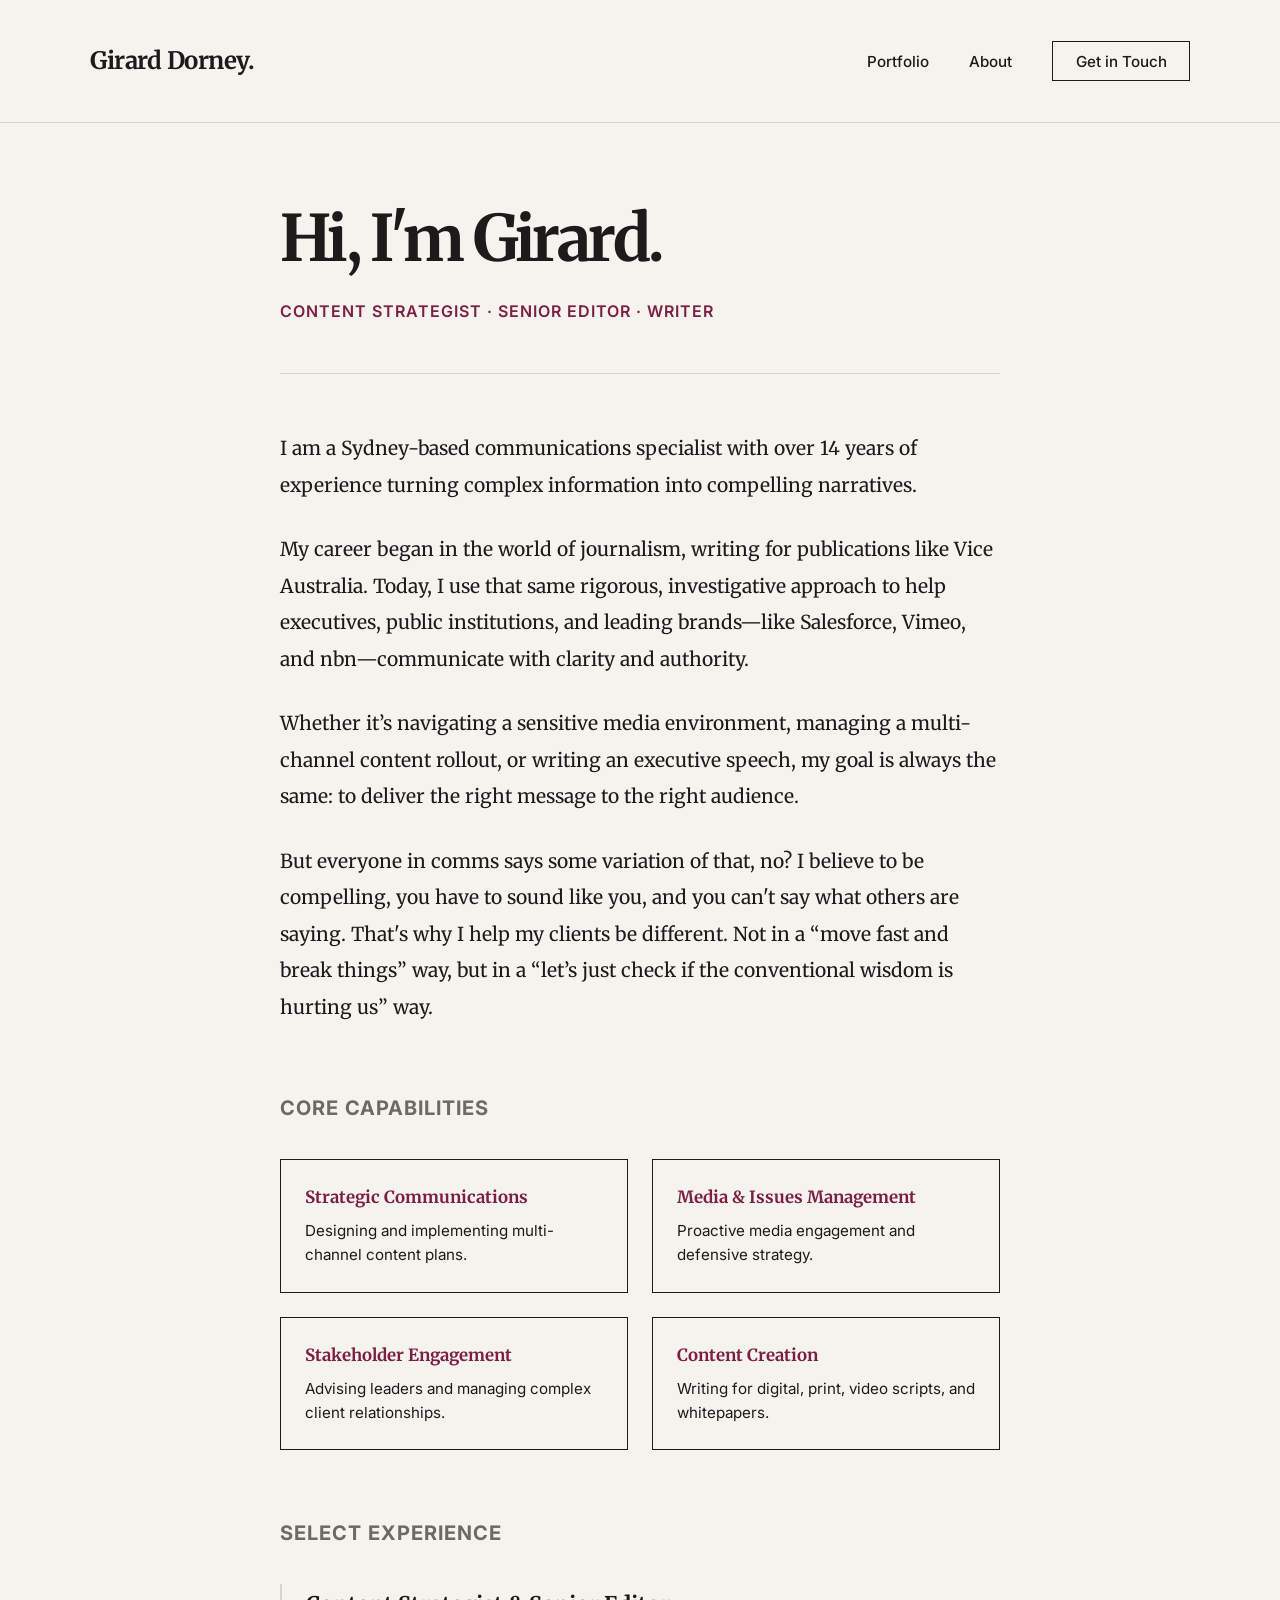
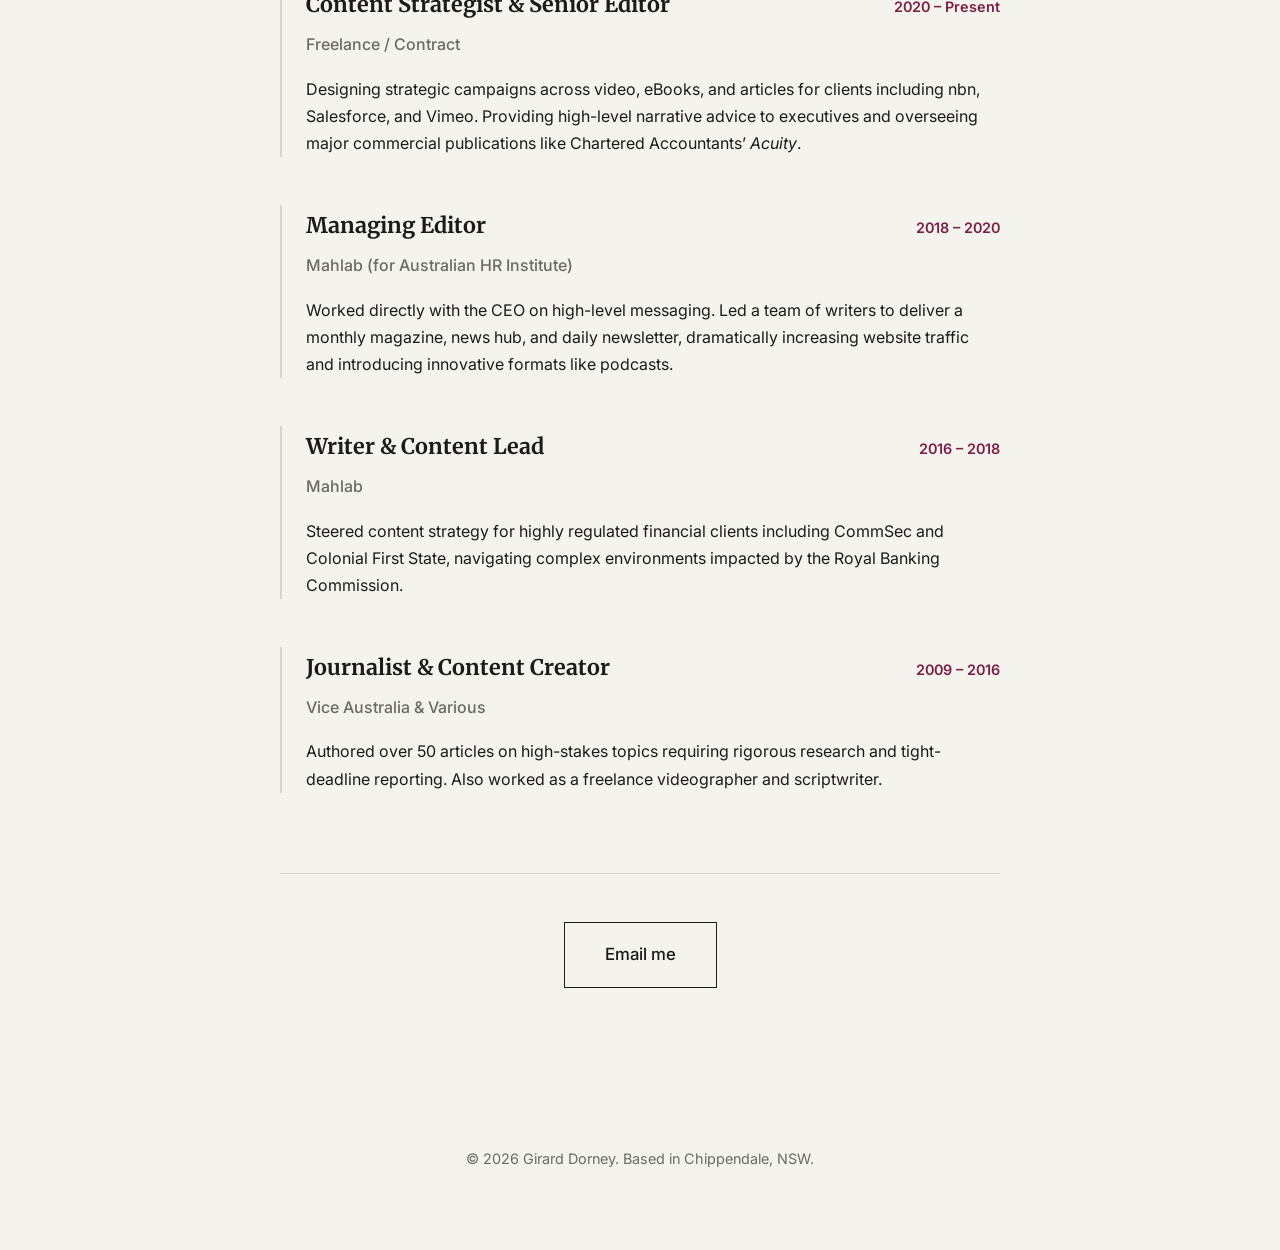
==== about.html @ 99f59e4f "Add files via upload" ====
<!DOCTYPE html>
<html lang="en">
<head>
    <meta charset="UTF-8">
    <meta name="viewport" content="width=device-width, initial-scale=1.0">
    <title>About | Girard Dorney</title>
    <link href="https://fonts.googleapis.com/css2?family=Inter:wght@300;400;600&family=Merriweather:wght@300;400;700&display=swap" rel="stylesheet">
    <link rel="stylesheet" href="style.css">
</head>
<body>

    <header>
        <nav>
            <a href="index.html" class="logo">Girard Dorney.</a>
            <ul class="nav-links">
                <li><a href="index.html">Portfolio</a></li>
                <li><a href="about.html">About</a></li>
                <li><a href="mailto:girard.dorney@gmail.com" class="btn">Get in Touch</a></li>
            </ul>
        </nav>
    </header>

    <main class="about-container">
        <div class="about-header">
            <h1>Hi, I'm Girard.</h1>
            <p class="about-meta">Content Strategist &middot; Senior Editor &middot; Writer</p>
        </div>

        <article class="about-content">
            <p>I am a Sydney-based communications specialist with over 14 years of experience turning complex information into compelling narratives.</p>
            
            <p>My career began in the world of journalism, writing for publications like Vice Australia. Today, I use that same rigorous, investigative approach to help executives, public institutions, and leading brands—like Salesforce, Vimeo, and nbn—communicate with clarity and authority.</p>

            <p>Whether it’s navigating a sensitive media environment, managing a multi-channel content rollout, or writing an executive speech, my goal is always the same: to deliver the right message to the right audience.</p>

            <p>But everyone in comms says some variation of that, no? I believe to be compelling, you have to sound like you, and you can't say what others are saying. That's why I help my clients be different. Not in a “move fast and break things” way, but in a “let’s just check if the conventional wisdom is hurting us” way. </p>

            <h2>Core Capabilities</h2>
            <div class="skills-grid">
                <div class="skill-item">
                    <strong>Strategic Communications</strong>
                    Designing and implementing multi-channel content plans.
                </div>
                <div class="skill-item">
                    <strong>Media & Issues Management</strong>
                    Proactive media engagement and defensive strategy.
                </div>
                <div class="skill-item">
                    <strong>Stakeholder Engagement</strong>
                    Advising leaders and managing complex client relationships.
                </div>
                <div class="skill-item">
                    <strong>Content Creation</strong>
                    Writing for digital, print, video scripts, and whitepapers.
                </div>
            </div>

            <h2>Select Experience</h2>
            
            <div class="resume-item">
                <div class="resume-role">
                    <h3>Content Strategist & Senior Editor</h3>
                    <span class="resume-date">2020 &ndash; Present</span>
                </div>
                <div class="resume-company">Freelance / Contract</div>
                <p class="resume-desc">Designing strategic campaigns across video, eBooks, and articles for clients including nbn, Salesforce, and Vimeo. Providing high-level narrative advice to executives and overseeing major commercial publications like Chartered Accountants’ <em>Acuity</em>.</p>
            </div>

            <div class="resume-item">
                <div class="resume-role">
                    <h3>Managing Editor</h3>
                    <span class="resume-date">2018 &ndash; 2020</span>
                </div>
                <div class="resume-company">Mahlab (for Australian HR Institute)</div>
                <p class="resume-desc">Worked directly with the CEO on high-level messaging. Led a team of writers to deliver a monthly magazine, news hub, and daily newsletter, dramatically increasing website traffic and introducing innovative formats like podcasts.</p>
            </div>

            <div class="resume-item">
                <div class="resume-role">
                    <h3>Writer & Content Lead</h3>
                    <span class="resume-date">2016 &ndash; 2018</span>
                </div>
                <div class="resume-company">Mahlab</div>
                <p class="resume-desc">Steered content strategy for highly regulated financial clients including CommSec and Colonial First State, navigating complex environments impacted by the Royal Banking Commission.</p>
            </div>

            <div class="resume-item">
                <div class="resume-role">
                    <h3>Journalist & Content Creator</h3>
                    <span class="resume-date">2009 &ndash; 2016</span>
                </div>
                <div class="resume-company">Vice Australia & Various</div>
                <p class="resume-desc">Authored over 50 articles on high-stakes topics requiring rigorous research and tight-deadline reporting. Also worked as a freelance videographer and scriptwriter.</p>
            </div>

            <div class="action-area">
                <a href="mailto:girard.dorney@gmail.com" class="btn">Email me</a>
            </div>
        </article>
    </main>

    <footer>
        <p>&copy; 2026 Girard Dorney. Based in Chippendale, NSW.</p>
    </footer>

</body>
</html>
---- style.css ----
/* --- Global Styles --- */
:root {
    --bg-color: #f4f3ee; /* Warm, sophisticated paper tone */
    --surface-color: #ffffff;
    --text-main: #1c1b1a; /* Deep rich ink black */
    --text-muted: #6b6a65;
    --accent-color: #7c1f44; /* Vibrant Aubergine */
    --accent-hover: #591430;
    --border-color: #d6d4ce;
    --radius-md: 0px; /* Sharp corners for a print feel */
    --radius-lg: 0px;
}

body {
    font-family: 'Inter', -apple-system, sans-serif;
    background-color: var(--bg-color);
    color: var(--text-main);
    line-height: 1.75;
    margin: 0;
    padding: 0;
    -webkit-font-smoothing: antialiased;
}

a {
    color: var(--accent-color);
    text-decoration: none;
    transition: all 0.2s ease;
}

a:hover {
    color: var(--text-main);
}

/* --- Typography Overrides for Print Feel --- */
h1, h2, h3, .logo {
    font-family: 'Merriweather', serif;
    color: var(--text-main);
}

/* --- Navigation --- */
header {
    background-color: transparent; 
    padding: 2.5rem 5%;
    border-bottom: 1px solid var(--border-color);
}

nav {
    display: flex;
    justify-content: space-between;
    align-items: center;
    max-width: 1100px;
    margin: 0 auto;
}

.logo {
    font-size: 1.5rem;
    font-weight: 700;
    letter-spacing: -0.02em;
}

.nav-links {
    list-style: none;
    display: flex;
    gap: 2.5rem;
    align-items: center;
    margin: 0;
    padding: 0;
}

.nav-links a {
    color: var(--text-main);
    font-weight: 500;
    font-size: 0.95rem;
    font-family: 'Inter', sans-serif;
}

.nav-links a:hover {
    color: var(--accent-color);
}

.nav-links a.btn {
    background-color: transparent;
    color: var(--text-main);
    padding: 0.6rem 1.4rem;
    border-radius: var(--radius-md); 
    border: 1px solid var(--text-main);
    transition: all 0.2s ease;
}

.nav-links a.btn:hover {
    background-color: var(--text-main);
    color: var(--bg-color);
}

/* --- HERO SECTION: INTERACTIVE CENTERED LAYOUT --- */
.hero {
    max-width: 800px;
    margin: 7rem auto 6rem auto;
    padding: 0 1.5rem;
    text-align: center;
}

.hero-heading h1 {
    font-size: 4rem;
    margin: 0 0 2rem 0;
    letter-spacing: -0.03em;
    line-height: 1.1;
}

/* The Interactive Trigger Word */
.trigger-word {
    position: relative;
    cursor: pointer;
    display: inline-block;
    transition: color 0.3s ease;
}

/* Editorial highlight block */
.trigger-word::before {
    content: '';
    position: absolute;
    bottom: 4px;
    left: -4px;
    right: -4px;
    height: 0;
    background-color: var(--accent-color);
    opacity: 0;
    transition: all 0.3s cubic-bezier(0.4, 0, 0.2, 1);
    z-index: -1;
}

.trigger-word:hover::before, 
.trigger-word.active::before {
    height: 100%;
    bottom: 0;
    opacity: 0.1;
}

.trigger-word:hover,
.trigger-word.active {
    color: var(--accent-color);
}

.trigger-word::after {
    content: '*';
    font-size: 0.5em;
    vertical-align: super;
    color: var(--accent-color);
    margin-left: 2px;
}

.hero-copy {
    max-width: 650px;
    margin: 0 auto;
}

.hero-copy p.lead {
    font-size: 1.25rem;
    color: var(--text-main);
    font-weight: 500;
    line-height: 1.6;
    margin-bottom: 0;
}

/* THE EDITORIAL TOOLTIP */
.tooltip-content {
    position: absolute;
    top: calc(100% + 15px);
    left: 50%;
    transform: translateX(-50%) translateY(-10px);
    width: 400px;
    background-color: var(--surface-color);
    border: 1px solid var(--text-main);
    padding: 1.5rem;
    font-size: 1rem;
    color: var(--text-main);
    font-weight: 400;
    font-family: 'Merriweather', serif;
    font-style: italic;
    text-align: left;
    line-height: 1.8;
    letter-spacing: normal;
    white-space: normal;
    box-shadow: 4px 4px 0px var(--accent-color);
    opacity: 0;
    visibility: hidden;
    pointer-events: none;
    transition: all 0.3s cubic-bezier(0.4, 0, 0.2, 1);
    z-index: 10;
}

.trigger-word:hover .tooltip-content,
.trigger-word.active .tooltip-content {
    opacity: 1;
    visibility: visible;
    transform: translateX(-50%) translateY(0);
}

/* --- Portfolio Grid (Index Page) --- */
.portfolio-grid {
    display: grid;
    grid-template-columns: repeat(auto-fit, minmax(320px, 1fr));
    gap: 3rem;
    max-width: 1100px;
    margin: 0 auto 6rem auto;
    padding: 0 1.5rem;
    align-items: start;
}

.card {
    background-color: var(--surface-color);
    padding: 2.5rem;
    border: 1px solid var(--text-main); 
    transition: all 0.4s cubic-bezier(0.4, 0, 0.2, 1);
    position: relative;
    cursor: pointer;
    overflow: hidden;
    display: flex;
    flex-direction: column;
}

.card:hover {
    transform: translate(-8px, -8px);
    box-shadow: 8px 8px 0px var(--accent-color);
}

.card-image-container {
    width: 100%;
    margin: 1.5rem 0 1rem 0;
    max-height: 120px; 
    overflow: hidden;
    background-color: transparent;
    transition: max-height 0.6s cubic-bezier(0.4, 0, 0.2, 1);
    display: flex;
    align-items: center;
}

.card:hover .card-image-container {
    max-height: 400px;
    transition: max-height 0.7s; 
}

.card-image-container img {
    display: block;
    width: 100%; /* Stretches exactly to the text margins */
    height: auto%;
    object-fit: cover; /* Ensures the image fills the landscape container uniformly */
    object-position: center;
    transition: transform 0.7s ease;
}

.card:hover .card-image-container img {
    transform: scale(1.00);
}
/* Hover Reveal Logic */
.card p, .card .read-more {
    max-height: 0;
    opacity: 0;
    margin: 0;
    overflow: hidden;
    transition: all 0.7s cubic-bezier(0.4, 0, 0.2, 1);
}

.card p {
    font-size: 0.95rem; 
    color: var(--text-muted);
}

.card:hover p {
    max-height: 500px; 
    opacity: 1;
    margin-bottom: 2rem;
    margin-top: 1.5rem;
}

.card:hover .read-more {
    max-height: 50px;
    opacity: 1;
}

.tag {
    font-size: 0.75rem;
    text-transform: uppercase;
    letter-spacing: 0.05em;
    color: var(--text-main);
    border: 1px solid var(--border-color);
    padding: 0.35rem 0.8rem;
    align-self: flex-start;
    font-weight: 600;
    font-family: 'Inter', sans-serif;
}

.card h3 {
    margin: 1rem 0 0 0;
    font-size: 2rem;
    letter-spacing: -0.02em;
    line-height: 1.2;
}

.card .read-more::after {
    content: "";
    position: absolute;
    top: 0;
    left: 0;
    right: 0;
    bottom: 0;
    z-index: 1;
}

/* --- Project Detail Page --- */
.project-container {
    max-width: 720px;
    margin: 5rem auto;
    padding: 0 1.5rem;
}

.project-header {
    margin-bottom: 4rem;
    text-align: center;
    border-bottom: 1px solid var(--border-color);
    padding-bottom: 3rem;
}

.project-header h1 {
    font-size: 3.5rem;
    margin: 1.5rem 0 1rem 0;
    letter-spacing: -0.03em;
    line-height: 1.2;
}

.project-meta {
    color: var(--accent-color);
    font-size: 0.95rem;
    font-weight: 600;
    font-family: 'Inter', sans-serif;
    text-transform: uppercase;
    letter-spacing: 1px;
}

.project-content {
    font-family: 'Merriweather', serif; 
    font-size: 1.2rem;
    line-height: 1.9;
    color: var(--text-main);
}

.project-content p {
    margin-bottom: 1.75rem;
}

.project-content h2 {
    font-family: 'Inter', sans-serif;
    font-size: 1.25rem;
    text-transform: uppercase;
    letter-spacing: 1px;
    margin-top: 4rem;
    margin-bottom: 1.5rem;
    color: var(--text-muted);
}

.project-actions {
    margin-top: 4rem;
    text-align: center;
    padding-top: 3rem;
    border-top: 1px solid var(--border-color);
}

.project-actions .btn {
    background-color: transparent;
    color: var(--text-main);
    padding: 1rem 2.5rem;
    border: 1px solid var(--text-main);
    font-family: 'Inter', sans-serif;
    font-weight: 500;
    display: inline-block;
    transition: all 0.2s ease;
}

.project-actions .btn:hover {
    background-color: var(--accent-color);
    color: white;
    border-color: var(--accent-color);
    transform: translate(-4px, -4px);
    box-shadow: 4px 4px 0px var(--text-main);
}

.project-content p a,
.about-content p a,
.project-content li a,
.about-content li a {
    text-decoration: underline;
    text-decoration-color: var(--accent-color);
    text-underline-offset: 3px;
    text-decoration-thickness: 1px; 
}

.project-content p a:hover,
.about-content p a:hover,
.project-content li a:hover,
.about-content li a:hover {
    text-decoration-color: var(--text-main);
    color: var(--text-main);
}

.project-hero {
    width: 100%; /* Tells it to perfectly fill the 720px parent container */
    margin-top: 1rem;
    margin-bottom: 4rem;
}

.project-hero img {
    width: 100%;
    height: auto;
    max-height: 500px; /* Adjusted down to match the narrower width */
    object-fit: cover; 
    display: block;
    border: 1px solid var(--border-color); 
}

/* --- About Container --- */
.about-container {
    max-width: 720px; 
    margin: 5rem auto;
    padding: 0 1.5rem;
}

.about-header {
    margin-bottom: 3.5rem;
    text-align: left;
    border-bottom: 1px solid var(--border-color);
    padding-bottom: 3rem;
}

.about-header h1 {
    font-size: 4rem;
    margin: 0 0 1.5rem 0;
    letter-spacing: -0.04em;
    line-height: 1.1;
}

.about-meta {
    color: var(--accent-color);
    font-weight: 600;
    font-size: 1rem;
    margin: 0;
    font-family: 'Inter', sans-serif;
    text-transform: uppercase;
    letter-spacing: 1px;
}

.about-content {
    font-family: 'Merriweather', serif;
    font-size: 1.2rem;
    line-height: 1.9;
    color: var(--text-main);
}

.about-content p {
    margin-bottom: 1.75rem;
}

.about-content h2 {
    font-family: 'Inter', sans-serif;
    font-size: 1.25rem;
    color: var(--text-muted);
    text-transform: uppercase;
    letter-spacing: 1px;
    margin-top: 4rem;
    margin-bottom: 2rem;
}

/* Resume Item */
.resume-item {
    margin-bottom: 3rem;
    font-family: 'Inter', sans-serif;
    border-left: 2px solid var(--border-color);
    padding-left: 1.5rem;
}

.resume-role {
    display: flex;
    justify-content: space-between;
    align-items: baseline;
    margin-bottom: 0.25rem;
}

.resume-role h3 {
    margin: 0;
    font-size: 1.35rem;
    color: var(--text-main);
    font-family: 'Merriweather', serif;
}

.resume-date {
    font-size: 0.9rem;
    color: var(--accent-color);
    font-weight: 600;
}

.resume-company {
    font-weight: 500;
    color: var(--text-muted);
    margin-bottom: 1rem;
    font-size: 1rem;
}

.resume-desc {
    font-family: 'Inter', sans-serif;
    font-size: 1rem;
    color: var(--text-main);
    line-height: 1.7;
    margin: 0;
}

/* Skills Grid */
.skills-grid {
    display: grid;
    grid-template-columns: repeat(auto-fit, minmax(250px, 1fr));
    gap: 1.5rem;
    font-family: 'Inter', sans-serif;
    margin-top: 2rem;
}

.skill-item {
    padding: 1.5rem;
    border: 1px solid var(--text-main);
    font-size: 0.95rem;
    color: var(--text-main);
    line-height: 1.6;
    transition: all 0.2s ease;
}

.skill-item:hover {
    transform: translate(-4px, -4px);
    box-shadow: 4px 4px 0px var(--border-color);
}

.skill-item strong {
    display: block;
    margin-bottom: 0.5rem;
    color: var(--accent-color);
    font-size: 1.05rem;
    font-family: 'Merriweather', serif;
}

/* --- Action Area / Footer --- */
.action-area {
    margin-top: 5rem;
    text-align: center;
    padding-top: 3rem;
    border-top: 1px solid var(--border-color);
}

.action-area .btn {
    background-color: transparent;
    color: var(--text-main);
    padding: 1rem 2.5rem;
    border: 1px solid var(--text-main);
    font-family: 'Inter', sans-serif;
    font-weight: 500;
    font-size: 1.05rem;
    display: inline-block;
    transition: all 0.2s ease;
}

.action-area .btn:hover {
    background-color: var(--accent-color);
    color: white;
    border-color: var(--accent-color);
    transform: translate(-4px, -4px);
    box-shadow: 4px 4px 0px var(--text-main);
}

footer {
    text-align: center;
    padding: 4rem 1rem;
    color: var(--text-muted);
    font-size: 0.9rem;
    font-family: 'Inter', sans-serif;
}

/* --- Responsive Adjustments --- */
@media (max-width: 600px) {
    .resume-role {
        flex-direction: column;
    }
    .resume-date {
        margin-top: 0.25rem;
    }
    .hero h1, .about-header h1 {
        font-size: 2.75rem;
    }
    .project-header h1 {
        font-size: 2.5rem;
    }
    .nav-links {
        gap: 1.25rem;
    }
    .card:hover {
        transform: translate(-4px, -4px);
        box-shadow: 4px 4px 0px var(--accent-color);
    }
}
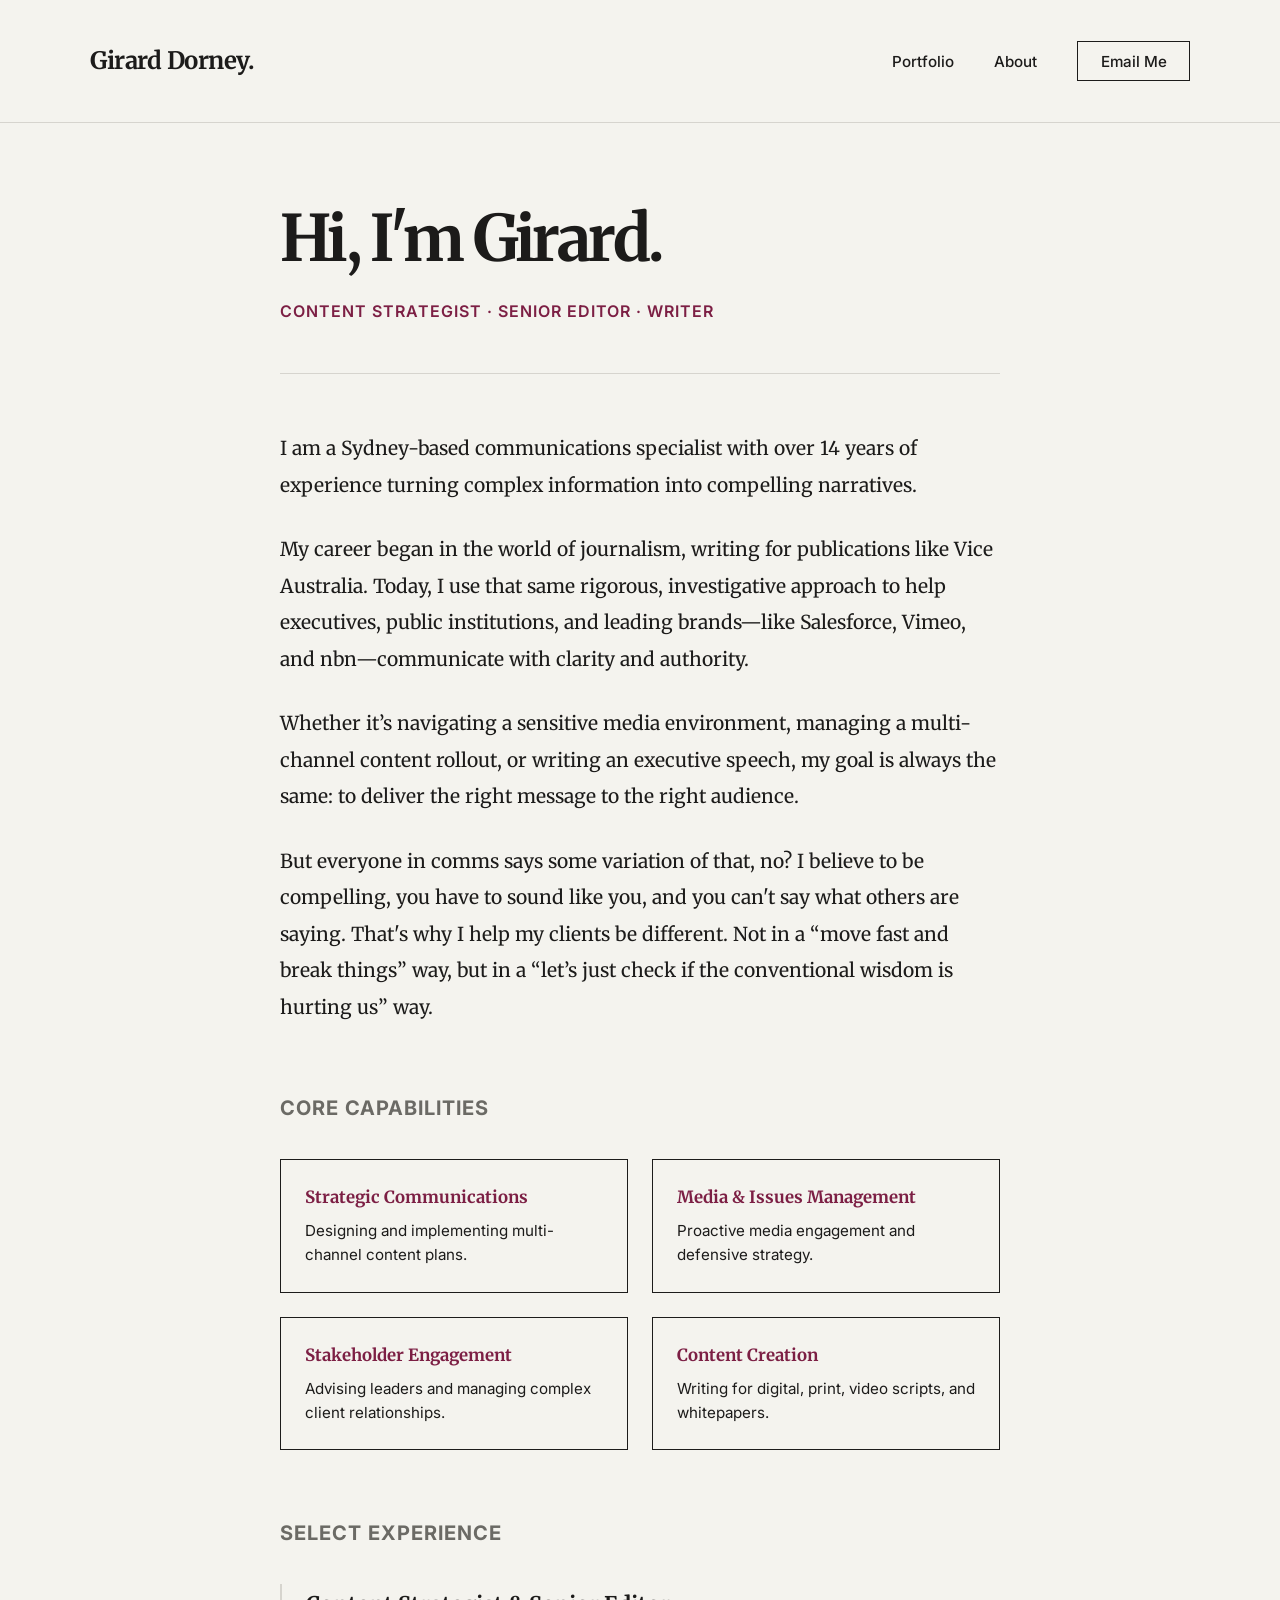
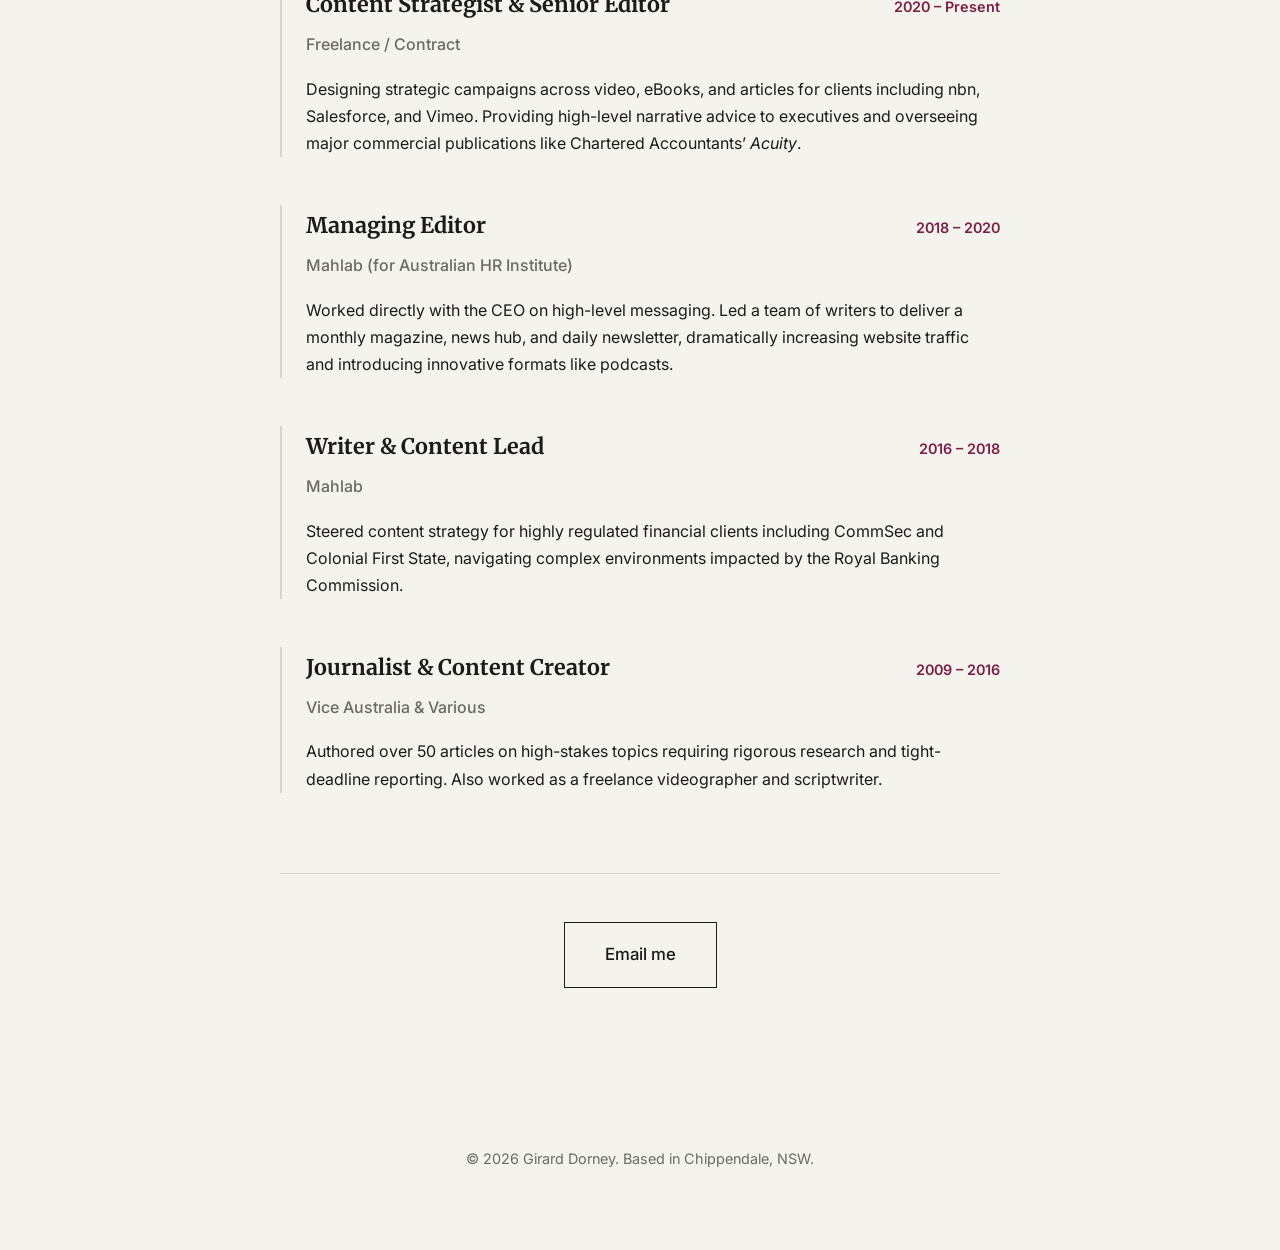
==== commit e85638fa: "Update about.html" ====
--- a/about.html
+++ b/about.html
@@ -15,7 +15,7 @@
             <ul class="nav-links">
                 <li><a href="index.html">Portfolio</a></li>
                 <li><a href="about.html">About</a></li>
-                <li><a href="mailto:girard.dorney@gmail.com" class="btn">Get in Touch</a></li>
+                <li><a href="mailto:girard.dorney@gmail.com" class="btn">Email Me</a></li>
             </ul>
         </nav>
     </header>
@@ -104,4 +104,4 @@
     </footer>
 
 </body>
-</html>+</html>
--- a/style.css
+++ b/style.css
@@ -85,6 +85,7 @@
     border-radius: var(--radius-md); 
     border: 1px solid var(--text-main);
     transition: all 0.2s ease;
+    white-space: nowrap;
 }
 
 .nav-links a.btn:hover {
@@ -599,5 +600,14 @@
     .card:hover {
         transform: translate(-4px, -4px);
         box-shadow: 4px 4px 0px var(--accent-color);
+   .tooltip-content {
+        width: 85vw;
+        left: auto;
+        right: 0;
+        transform: translateY(-10px);
     }
-}+    .trigger-word:hover .tooltip-content,
+    .trigger-word.active .tooltip-content {
+        transform: translateY(0); 
+    }
+}
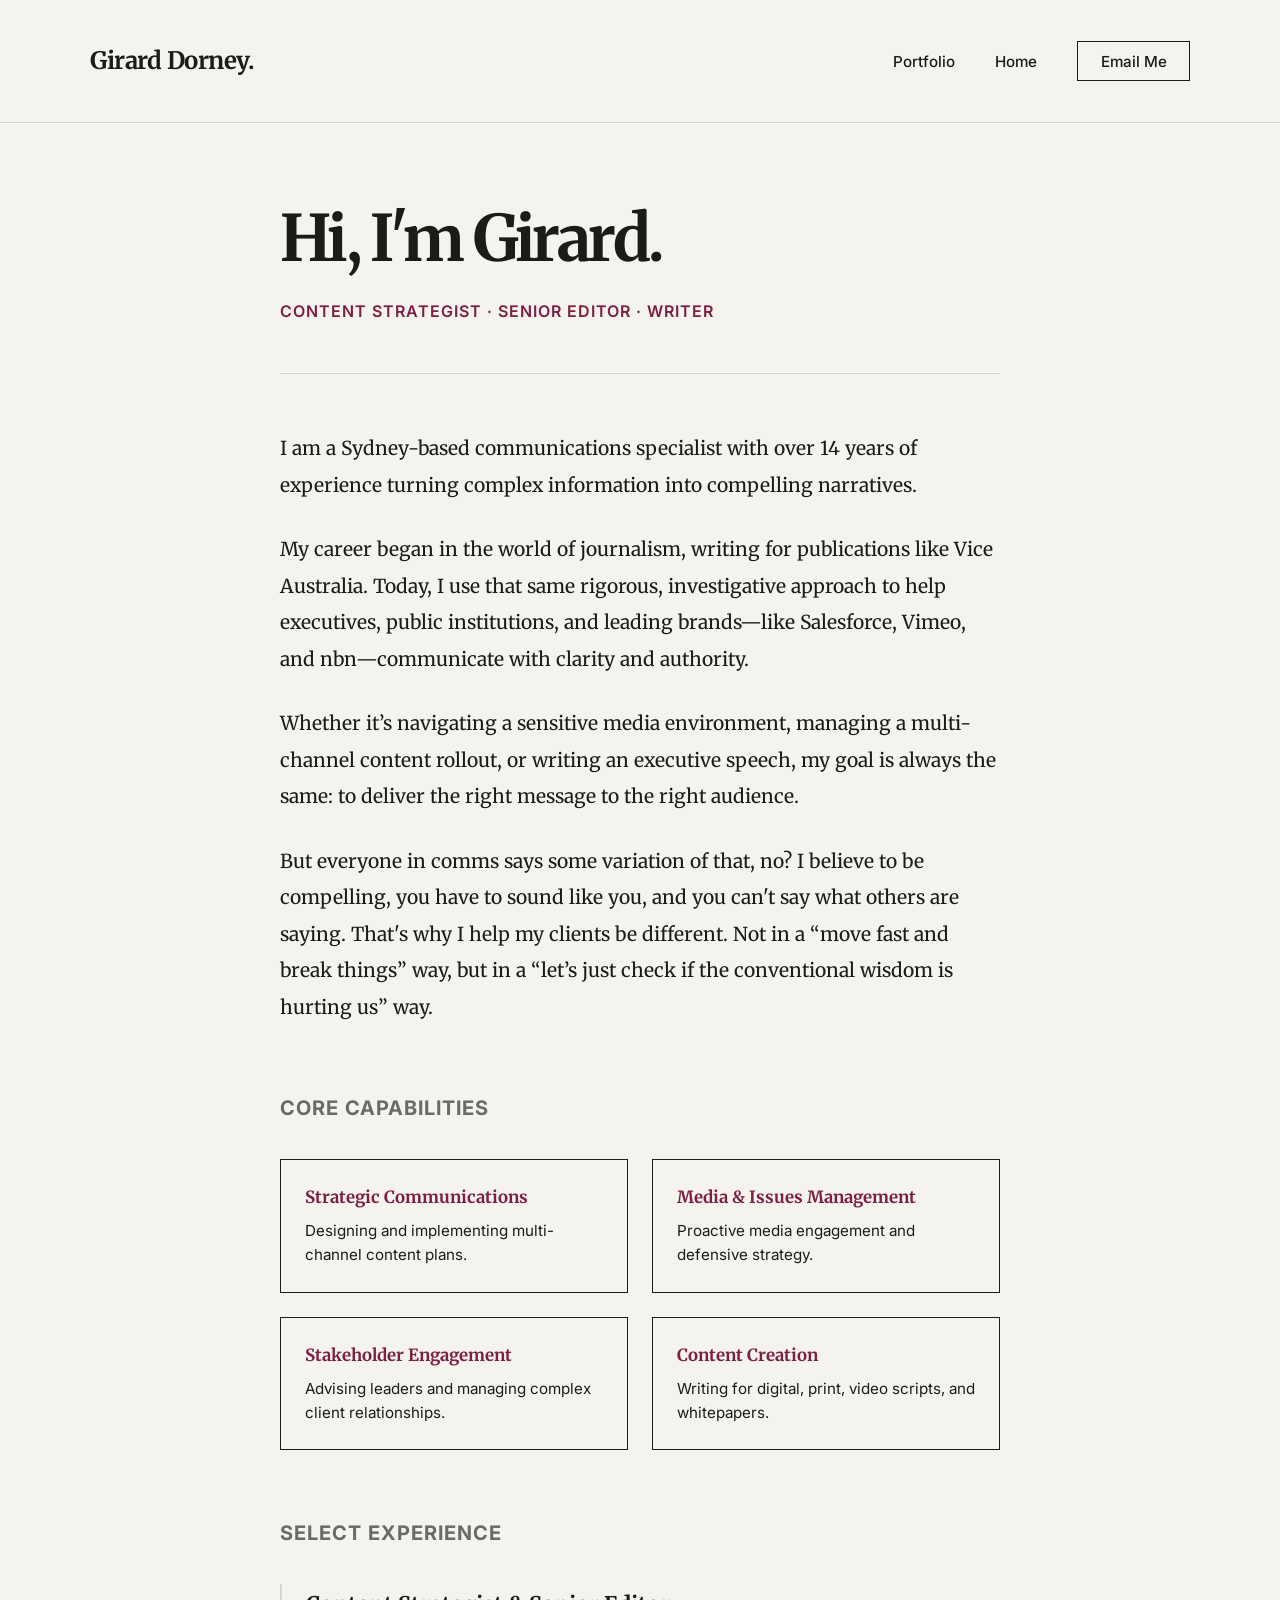
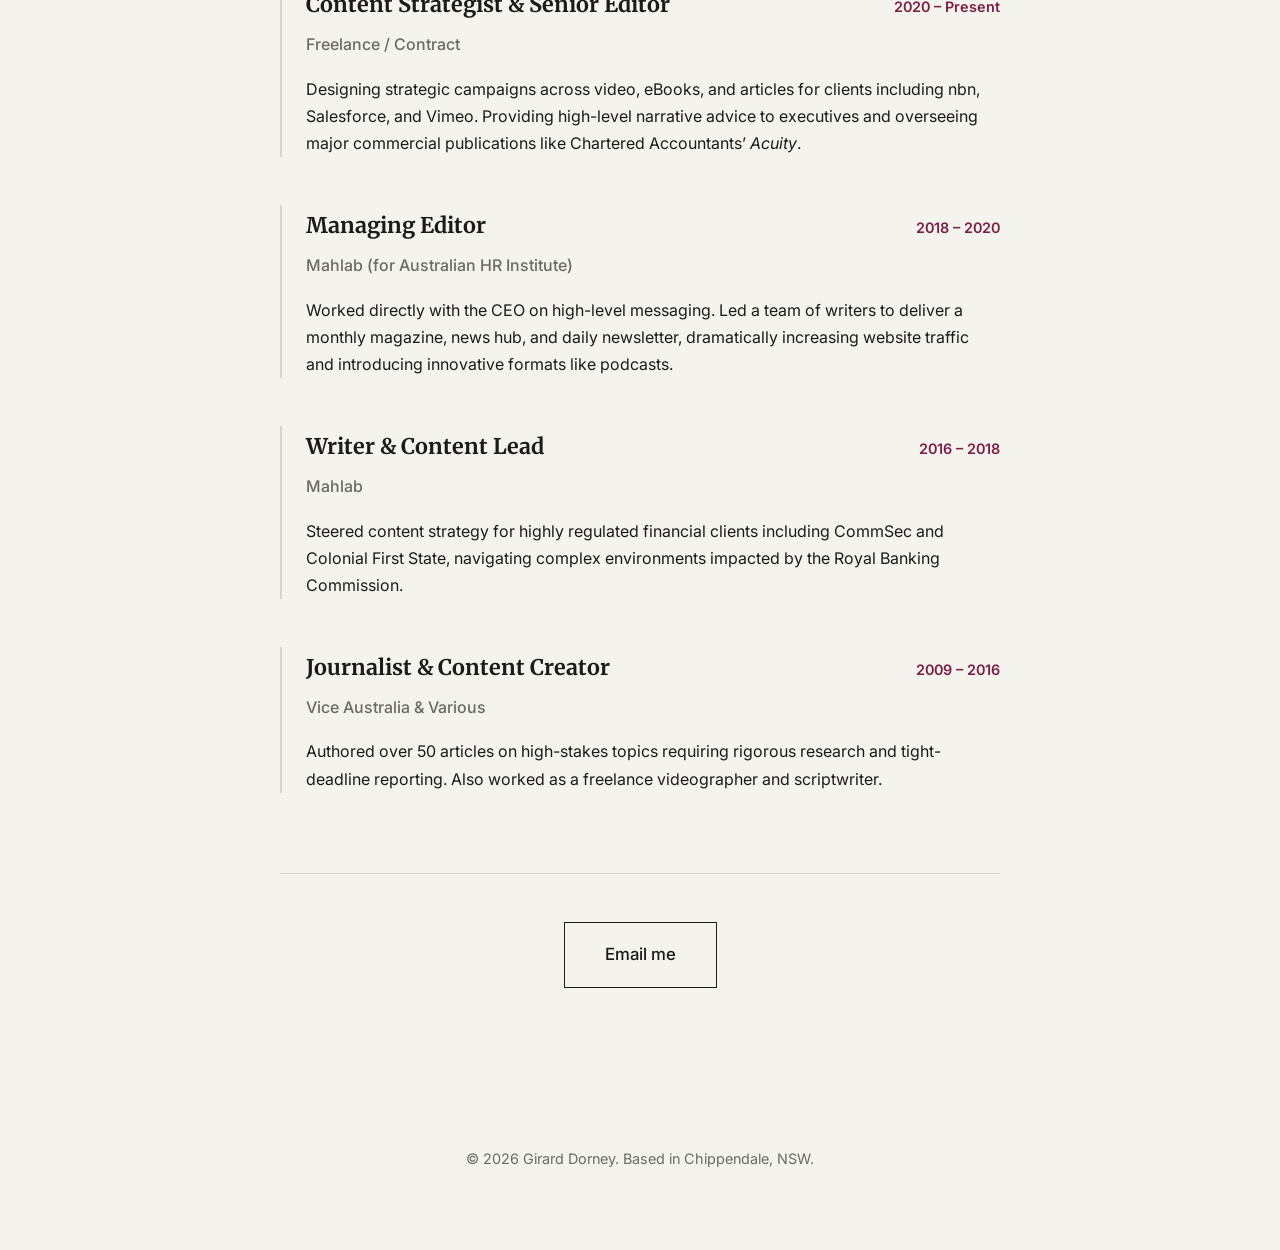
==== commit c23a9492: "Change 'About' link to 'Home' in navigation" ====
--- a/about.html
+++ b/about.html
@@ -14,7 +14,7 @@
             <a href="index.html" class="logo">Girard Dorney.</a>
             <ul class="nav-links">
                 <li><a href="index.html">Portfolio</a></li>
-                <li><a href="about.html">About</a></li>
+                <li><a href="about.html">Home</a></li>
                 <li><a href="mailto:girard.dorney@gmail.com" class="btn">Email Me</a></li>
             </ul>
         </nav>
--- a/style.css
+++ b/style.css
@@ -9,6 +9,10 @@
     --border-color: #d6d4ce;
     --radius-md: 0px; /* Sharp corners for a print feel */
     --radius-lg: 0px;
+}
+
+html, body {
+    overflow-x: hidden;
 }
 
 body {
@@ -601,13 +605,14 @@
         transform: translate(-4px, -4px);
         box-shadow: 4px 4px 0px var(--accent-color);
    .tooltip-content {
-        width: 85vw;
-        left: auto;
-        right: 0;
-        transform: translateY(-10px);
+        width: 85vw !important;
+        left: auto !important; 
+        right: 0 !important;
+        transform: translateY(-10px) !important;
     }
+
     .trigger-word:hover .tooltip-content,
     .trigger-word.active .tooltip-content {
-        transform: translateY(0); 
+        transform: translateY(0) !important; 
     }
 }
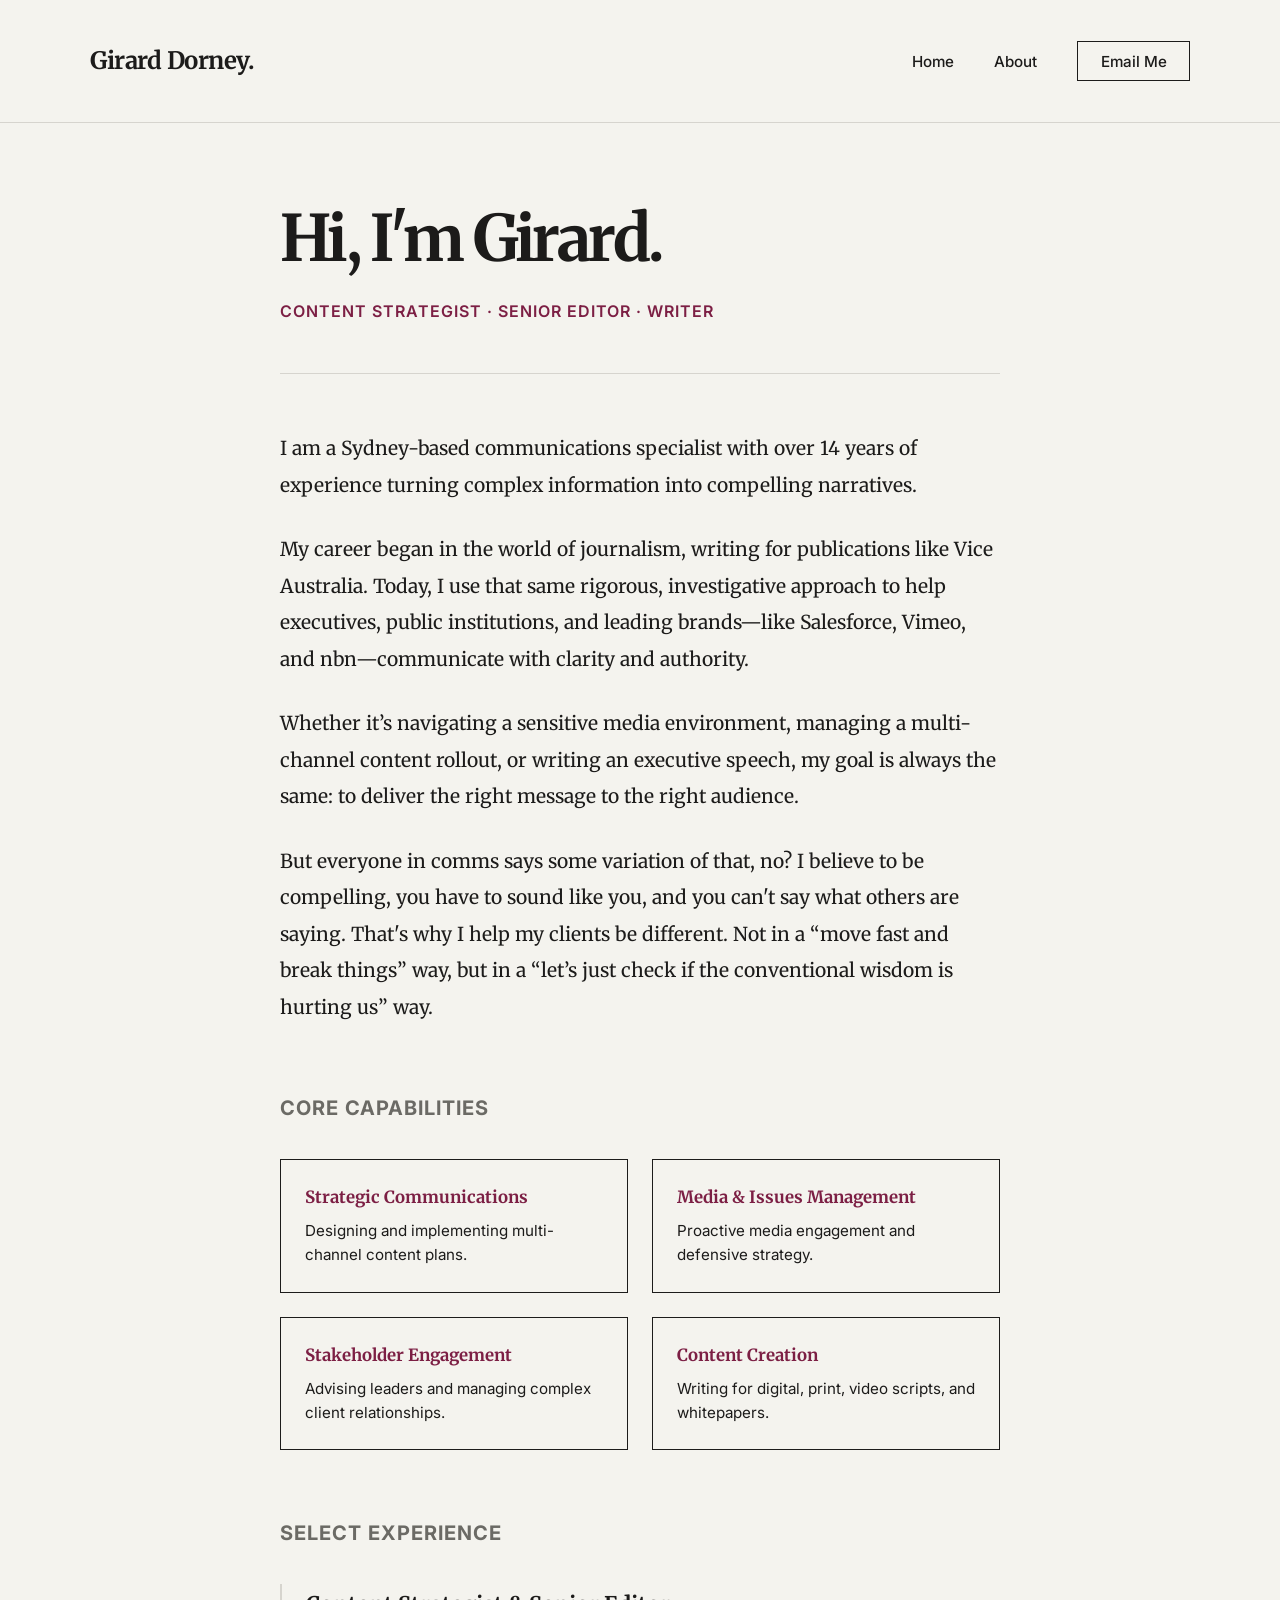
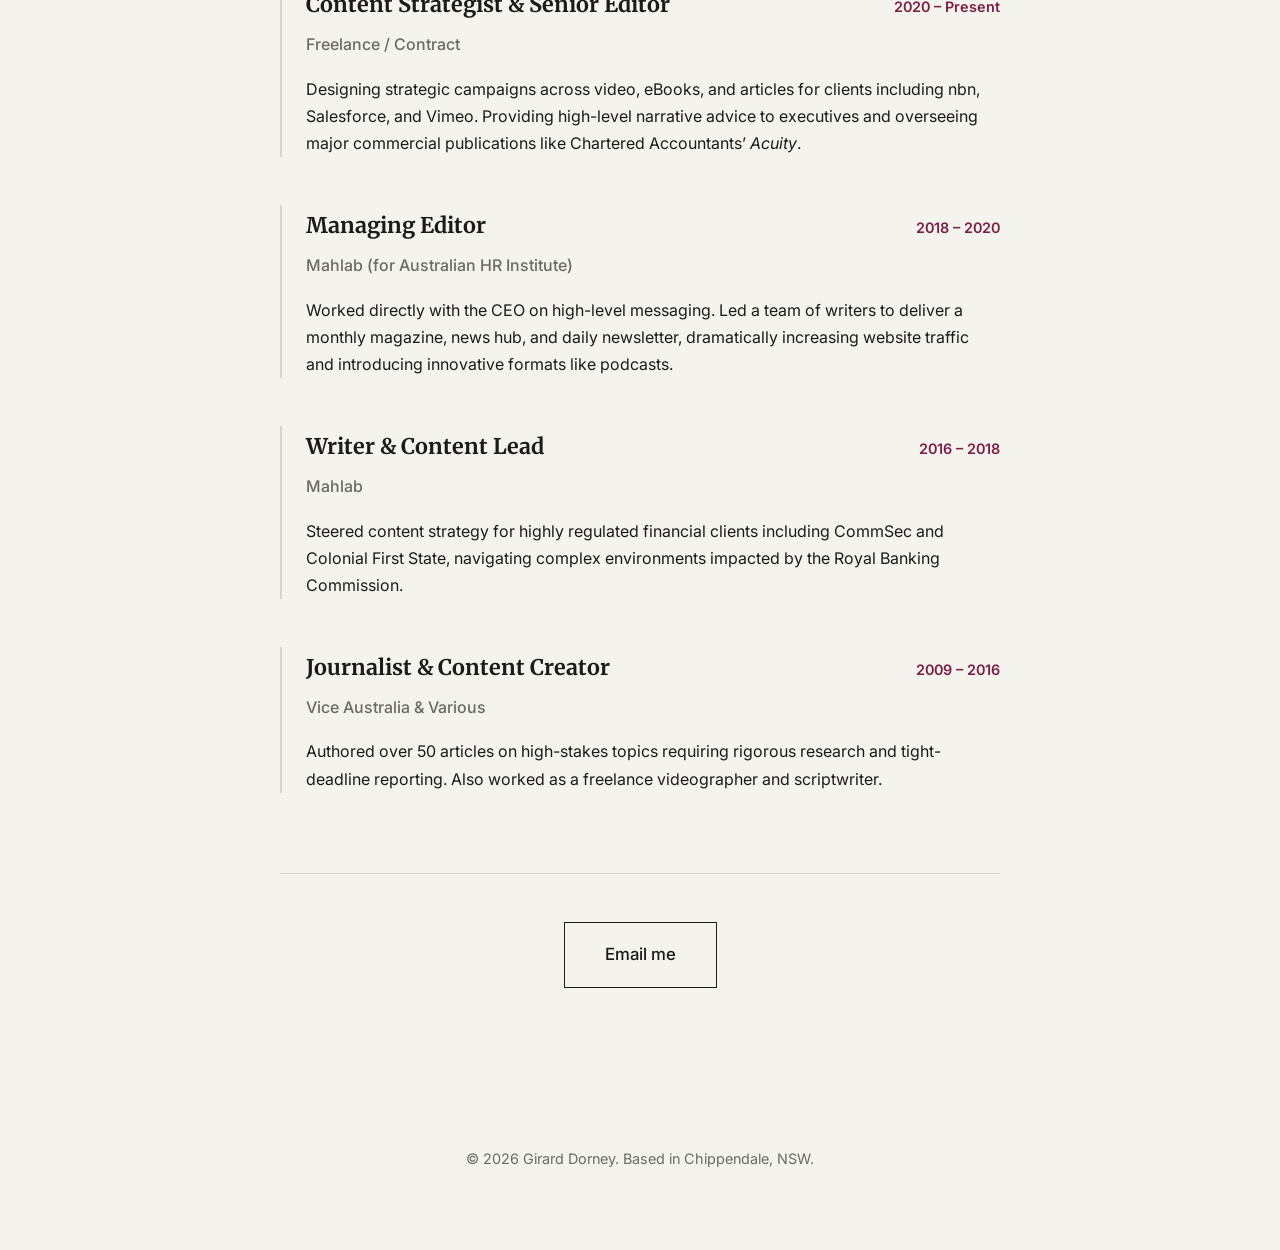
==== commit 5889b70e: "Update about.html" ====
--- a/about.html
+++ b/about.html
@@ -13,8 +13,8 @@
         <nav>
             <a href="index.html" class="logo">Girard Dorney.</a>
             <ul class="nav-links">
-                <li><a href="index.html">Portfolio</a></li>
-                <li><a href="about.html">Home</a></li>
+                <li><a href="index.html">Home</a></li>
+                <li><a href="about.html">About</a></li>
                 <li><a href="mailto:girard.dorney@gmail.com" class="btn">Email Me</a></li>
             </ul>
         </nav>
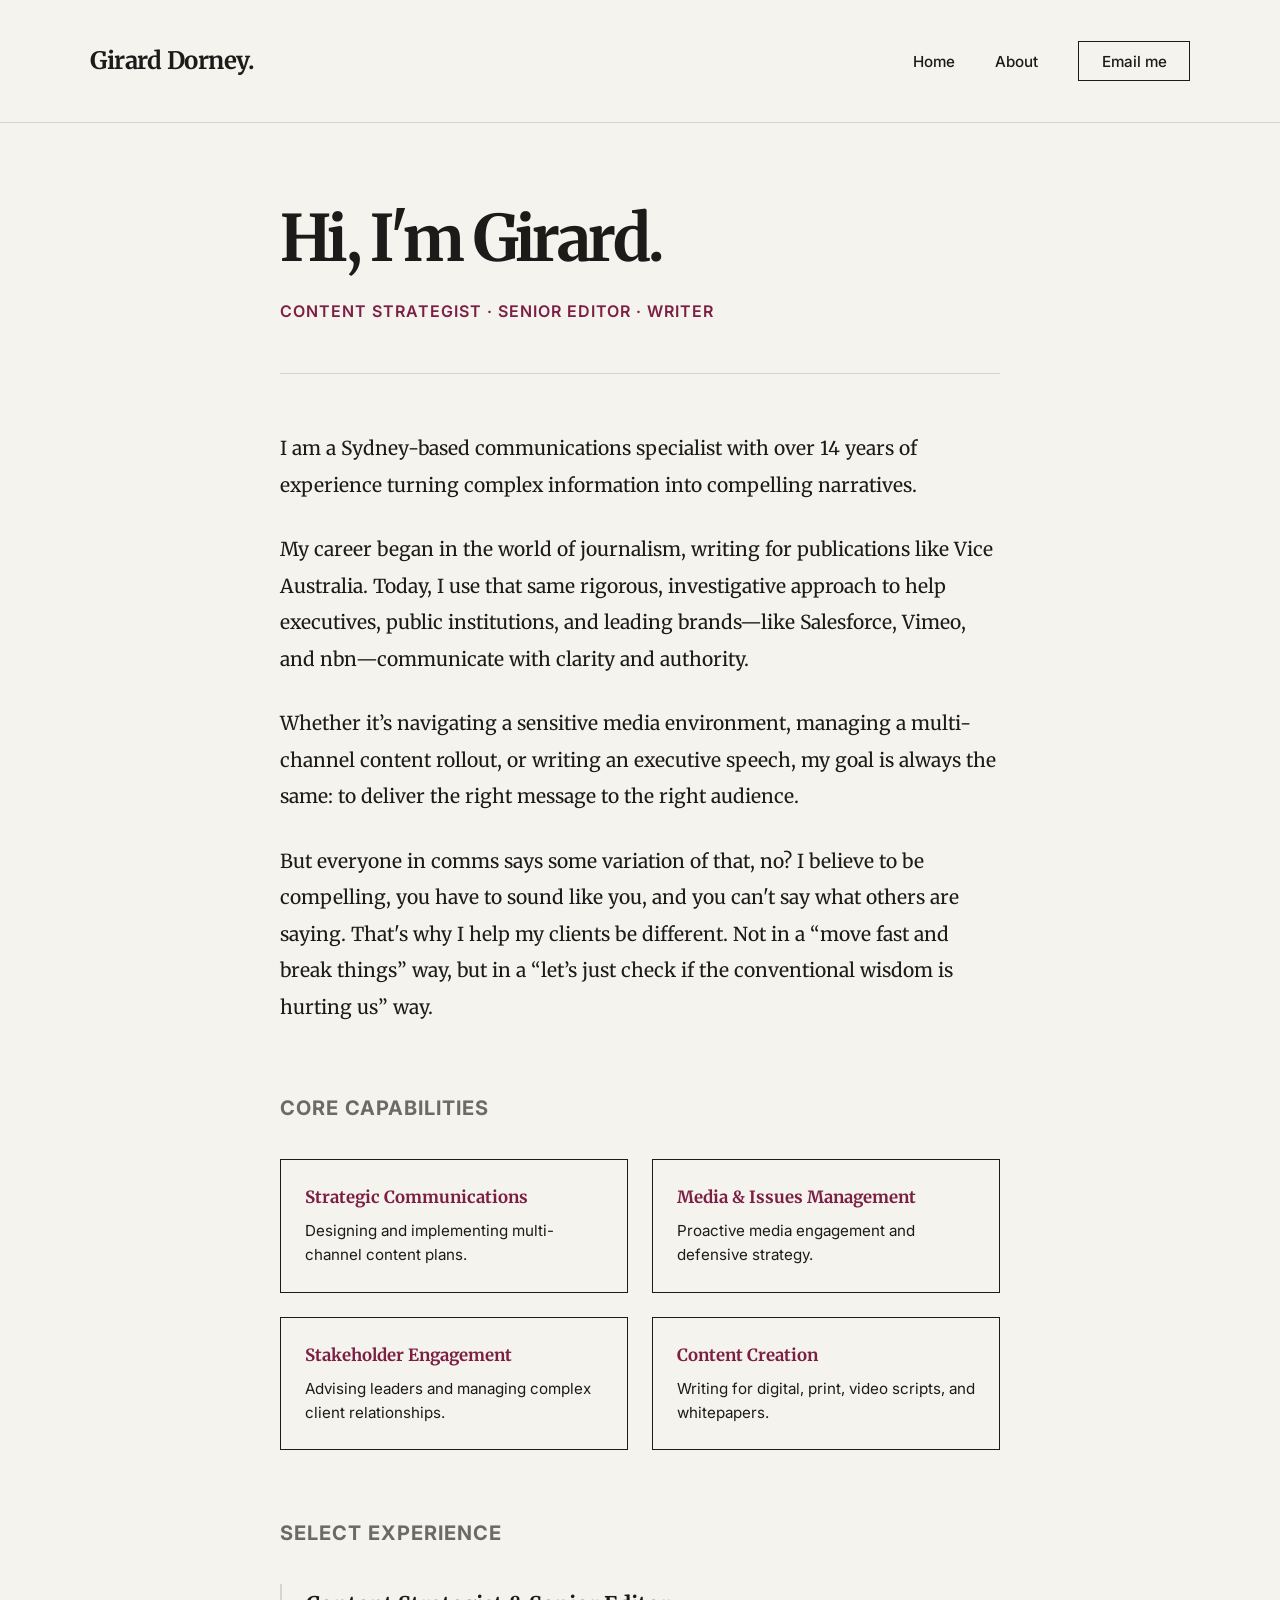
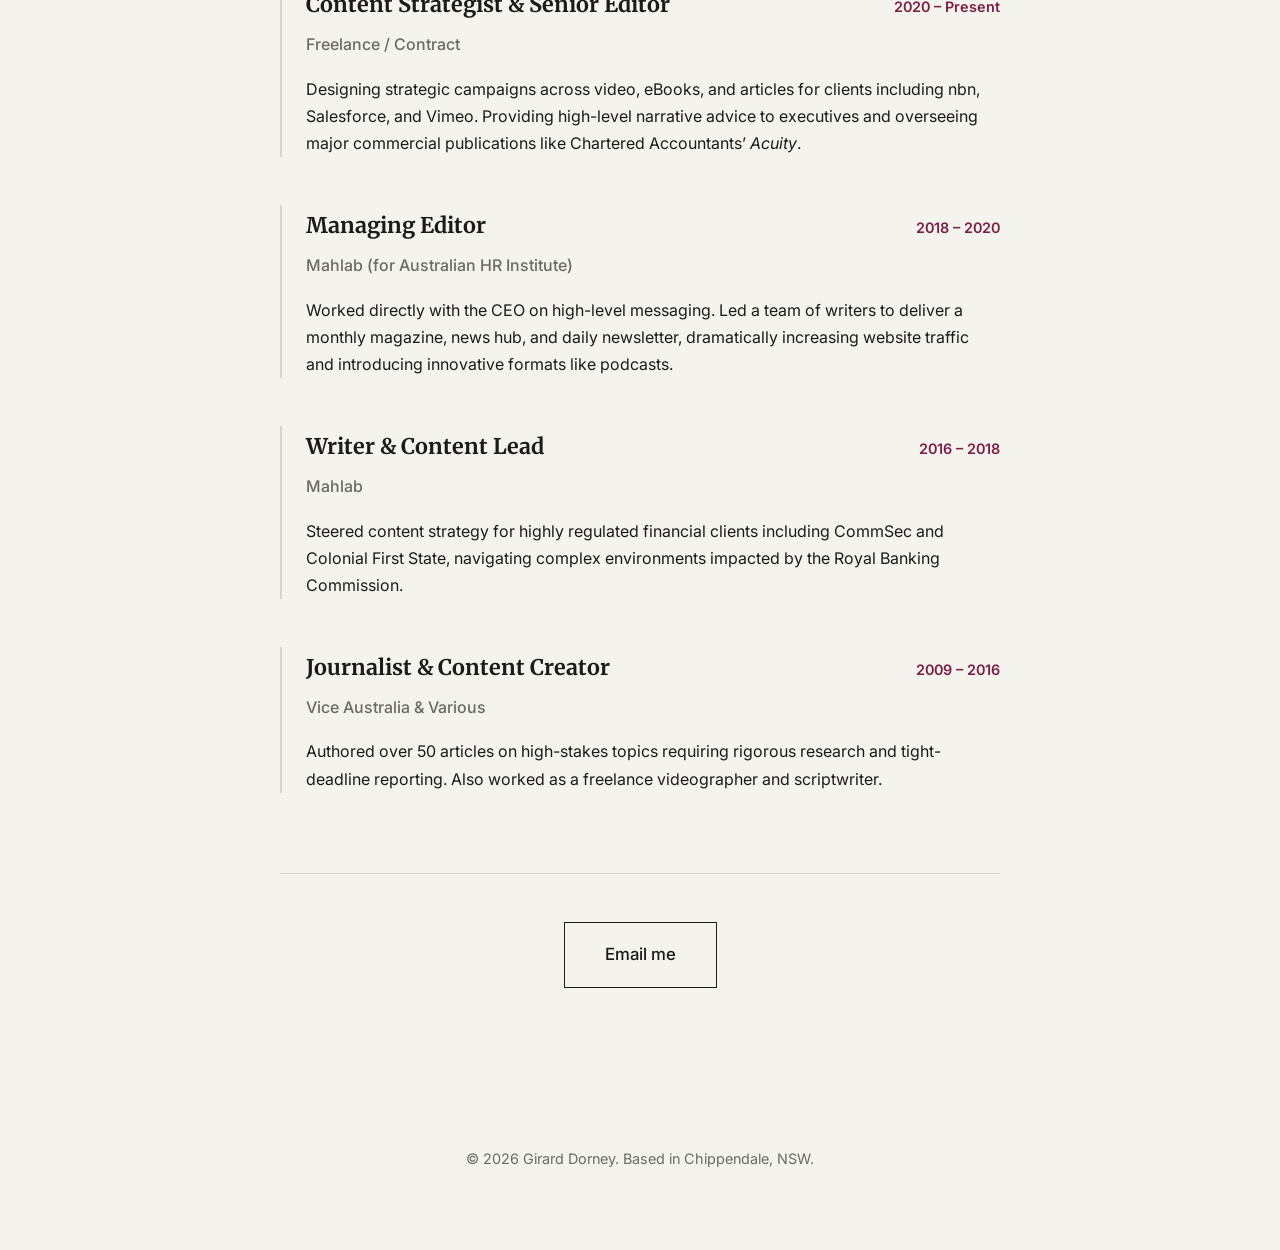
==== commit c165e95a: "Update about.html" ====
--- a/about.html
+++ b/about.html
@@ -15,7 +15,7 @@
             <ul class="nav-links">
                 <li><a href="index.html">Home</a></li>
                 <li><a href="about.html">About</a></li>
-                <li><a href="mailto:girard.dorney@gmail.com" class="btn">Email Me</a></li>
+                <li><a href="mailto:girard.dorney@gmail.com" class="btn">Email me</a></li>
             </ul>
         </nav>
     </header>
